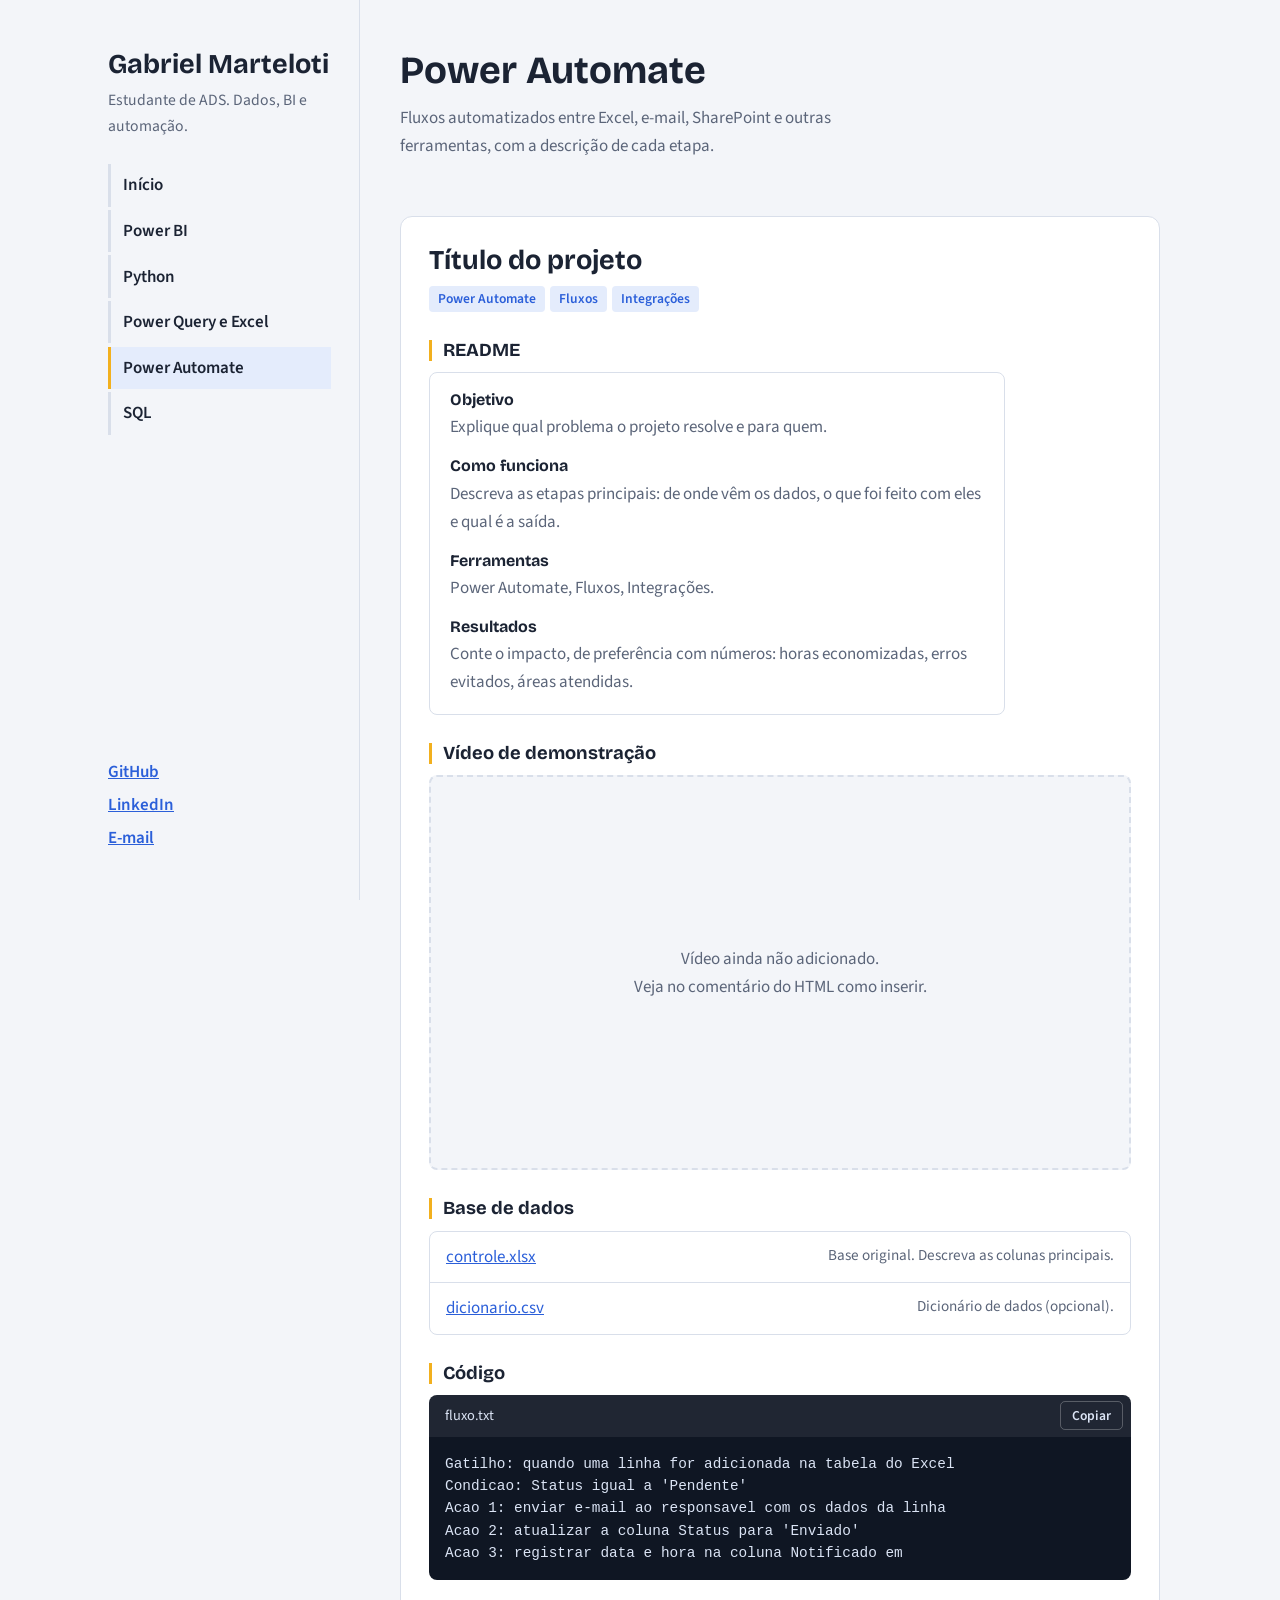
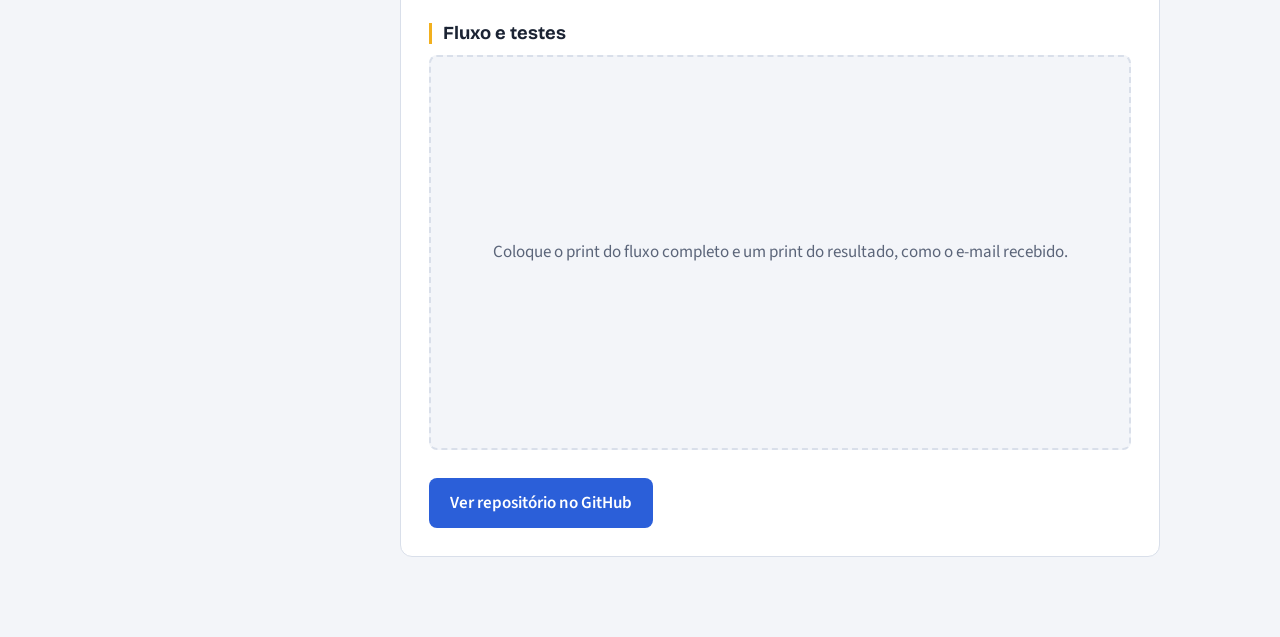
==== powerautomate.html @ fc74477e "Add files via upload" ====
<!DOCTYPE html>
<html lang="pt-BR">
<head>
<meta charset="utf-8">
<meta name="viewport" content="width=device-width, initial-scale=1">
<title>Power Automate | Gabriel Marteloti</title>
<meta name="description" content="Portfólio de projetos de análise de dados de Gabriel Marteloti: Power BI, Python, Power Query, Power Automate e SQL.">
<link rel="preconnect" href="https://fonts.googleapis.com">
<link rel="preconnect" href="https://fonts.gstatic.com" crossorigin>
<link href="https://fonts.googleapis.com/css2?family=Bricolage+Grotesque:wght@500;700&family=Source+Sans+3:wght@400;600&display=swap" rel="stylesheet">
<link rel="stylesheet" href="style.css">
</head>
<body>
<div class="layout">
  <header class="rail">
    <div><a class="name" href="index.html">Gabriel Marteloti</a><p>Estudante de ADS. Dados, BI e automação.</p></div>
    <nav aria-label="Navegação">
      <a href="index.html">Início</a>
      <a href="powerbi.html">Power BI</a>
      <a href="python.html">Python</a>
      <a href="powerquery.html">Power Query e Excel</a>
      <a href="powerautomate.html" aria-current="page">Power Automate</a>
      <a href="sql.html">SQL</a>
    </nav>
    <div class="links"><a href="https://github.com/GabrielMarteloti">GitHub</a><a href="https://www.linkedin.com/in/gabriel-marteloti-815750329">LinkedIn</a><a href="mailto:gabrielcesarmarteloti@gmail.com">E-mail</a></div>
  </header>
  <main>
    <header>
      <h1>Power Automate</h1>
      <p class="intro">Fluxos automatizados entre Excel, e-mail, SharePoint e outras ferramentas, com a descrição de cada etapa.</p>
    </header>
    <!-- ===== PROJETO: para adicionar outro, copie do início deste article até o fim e cole abaixo ===== -->
    <article class="project" id="projeto-1">
      <header>
        <h2>Título do projeto</h2>
        <div class="tags"><span>Power Automate</span><span>Fluxos</span><span>Integrações</span></div>
      </header>

      <section class="block">
        <h3>README</h3>
        <div class="readme">
          <h4>Objetivo</h4><p>Explique qual problema o projeto resolve e para quem.</p>
          <h4>Como funciona</h4><p>Descreva as etapas principais: de onde vêm os dados, o que foi feito com eles e qual é a saída.</p>
          <h4>Ferramentas</h4><p>Power Automate, Fluxos, Integrações.</p>
          <h4>Resultados</h4><p>Conte o impacto, de preferência com números: horas economizadas, erros evitados, áreas atendidas.</p>
        </div>
      </section>

      <section class="block">
        <h3>Vídeo de demonstração</h3>
        <div class="media"><p>Vídeo ainda não adicionado.<br>Veja no comentário do HTML como inserir.</p></div>
        <!-- Troque o bloco acima por:
        <div class="media"><iframe src="https://www.youtube.com/embed/ID_DO_VIDEO" title="Demonstração do projeto" allowfullscreen></iframe></div>
        Ou, para um arquivo próprio em videos/powerautomate/demo.mp4:
        <div class="media"><video src="videos/powerautomate/demo.mp4" controls></video></div> -->
      </section>

      <section class="block">
        <h3>Base de dados</h3>
        <ul class="files">
          <li><a href="dados/powerautomate/projeto-1/controle.xlsx" download>controle.xlsx</a><span>Base original. Descreva as colunas principais.</span></li>
          <li><a href="dados/powerautomate/projeto-1/dicionario.csv" download>dicionario.csv</a><span>Dicionário de dados (opcional).</span></li>
        </ul>
      </section>

      <section class="block">
        <h3>Código</h3>
        <div class="code">
          <div class="codebar"><span>fluxo.txt</span><button type="button">Copiar</button></div>
          <pre><code>Gatilho: quando uma linha for adicionada na tabela do Excel
Condicao: Status igual a 'Pendente'
Acao 1: enviar e-mail ao responsavel com os dados da linha
Acao 2: atualizar a coluna Status para 'Enviado'
Acao 3: registrar data e hora na coluna Notificado em</code></pre>
        </div>
        <!-- Para mais arquivos, duplique o bloco div.code acima. -->
      </section>

      <section class="block">
        <h3>Fluxo e testes</h3>
        <div class="media"><p>Coloque o print do fluxo completo e um print do resultado, como o e-mail recebido.</p></div>
        <!-- Troque o bloco acima por:
        <div class="media"><img src="imagens/powerautomate/fluxo.png" alt="Fluxo no Power Automate"></div> -->
      </section>

      <p class="repo"><a class="cta" href="https://github.com/GabrielMarteloti">Ver repositório no GitHub</a></p>
    </article>
  </main>
</div>
<script src="script.js"></script>
</body>
</html>
---- style.css ----
:root{--bg:#f3f5f9;--surface:#fff;--ink:#1b2333;--muted:#5b6579;--line:#d9dfea;--blue:#2b5fd9;--amber:#f2b01e;--soft:#e4ecfc;--code:#0f1623;--codeink:#dbe4f5}
@media (prefers-color-scheme:dark){:root{--bg:#10151f;--surface:#171e2b;--ink:#e8ecf4;--muted:#9aa5ba;--line:#263045;--blue:#7ea2f5;--soft:#1d2a47;--code:#0b1018}}
*{box-sizing:border-box}html{scroll-behavior:smooth}
body{margin:0;background:var(--bg);color:var(--ink);font:400 1.0625rem/1.65 "Source Sans 3",system-ui,sans-serif}
h1,h2,h3,h4{font-family:"Bricolage Grotesque",system-ui,sans-serif;line-height:1.15;margin:0}
a{color:var(--blue)}a:focus-visible,button:focus-visible{outline:3px solid var(--amber);outline-offset:3px}
.layout{display:grid;grid-template-columns:280px 1fr;max-width:1120px;margin:0 auto}
.rail{position:sticky;top:0;align-self:start;height:100vh;padding:3rem 1.75rem;display:flex;flex-direction:column;gap:1.5rem;border-right:1px solid var(--line)}
.rail .name{font:700 1.7rem "Bricolage Grotesque",sans-serif;text-decoration:none;color:var(--ink)}
.rail p{margin:.4rem 0 0;color:var(--muted);font-size:.98rem}
.rail nav{display:flex;flex-direction:column;gap:.2rem}
.rail nav a{text-decoration:none;color:var(--ink);padding:.45rem .75rem;border-left:3px solid var(--line);font-weight:600}
.rail nav a:hover,.rail nav a[aria-current]{border-color:var(--amber);background:var(--soft)}
.links{margin-top:auto;display:flex;flex-direction:column;gap:.3rem;font-weight:600}
main{padding:3rem 2.5rem 5rem;min-width:0;display:flex;flex-direction:column;gap:3.5rem}
h1{font-size:2.4rem}.intro{max-width:62ch;color:var(--muted);margin:.75rem 0 0}
.lead{font:500 1.6rem/1.3 "Bricolage Grotesque",sans-serif;max-width:28ch;margin:0 0 1rem}
.text{max-width:62ch;margin:0}
.cards{display:grid;grid-template-columns:repeat(auto-fit,minmax(240px,1fr));gap:1rem}
.card{display:block;background:var(--surface);border:1px solid var(--line);border-radius:10px;padding:1.1rem 1.2rem;text-decoration:none;color:var(--ink)}
.card:hover{border-color:var(--blue)}.card h3{font-size:1.2rem;margin-bottom:.35rem}.card p{margin:0;color:var(--muted);font-size:.98rem}
.project{background:var(--surface);border:1px solid var(--line);border-radius:12px;padding:1.75rem;display:flex;flex-direction:column;gap:1.75rem}
.project>header h2{font-size:1.7rem}.tags{display:flex;flex-wrap:wrap;gap:.35rem;margin-top:.6rem}
.tags span{font-size:.85rem;font-weight:600;padding:.1rem .55rem;border-radius:4px;background:var(--soft);color:var(--blue)}
.block h3{font-size:1.15rem;margin-bottom:.7rem;padding-left:.7rem;border-left:3px solid var(--amber)}
.readme{border:1px solid var(--line);border-radius:8px;padding:1.1rem 1.25rem;max-width:72ch}
.readme h4{font-size:1rem;margin:1rem 0 .25rem}.readme h4:first-child{margin-top:0}.readme p,.readme ul{margin:0;color:var(--muted)}
.media{position:relative;aspect-ratio:16/9;border:2px dashed var(--line);border-radius:8px;display:grid;place-items:center;text-align:center;padding:1rem;color:var(--muted);overflow:hidden;background:var(--bg)}
.media iframe,.media video,.media img{position:absolute;inset:0;width:100%;height:100%;border:0;object-fit:contain}
.files{list-style:none;margin:0;padding:0;border:1px solid var(--line);border-radius:8px;overflow:hidden}
.files li{display:flex;flex-wrap:wrap;gap:.25rem 1rem;justify-content:space-between;padding:.7rem 1rem;border-top:1px solid var(--line)}
.files li:first-child{border-top:0}.files span{color:var(--muted);font-size:.95rem}
.code{border-radius:8px;overflow:hidden;background:var(--code);margin-bottom:.9rem}
.codebar{display:flex;justify-content:space-between;align-items:center;padding:.4rem .5rem .4rem 1rem;background:rgba(255,255,255,.07);color:var(--codeink);font-size:.9rem}
.codebar button{font:600 .85rem "Source Sans 3",sans-serif;padding:.25rem .7rem;border-radius:5px;border:1px solid rgba(255,255,255,.25);background:transparent;color:var(--codeink);cursor:pointer}
pre{margin:0;padding:1rem;overflow-x:auto;color:var(--codeink);font:.9rem/1.55 ui-monospace,Menlo,Consolas,monospace}
.repo{margin:0}.cta{display:inline-block;padding:.7rem 1.3rem;background:var(--blue);color:#fff;border-radius:8px;font-weight:600;text-decoration:none}
.note{color:var(--muted);font-size:.95rem;max-width:62ch;margin:0}
@media (max-width:820px){.layout{grid-template-columns:1fr}.rail{position:static;height:auto;border-right:0;border-bottom:1px solid var(--line);padding:1.75rem 1.25rem 1rem}
.rail nav{flex-direction:row;flex-wrap:wrap}.rail nav a{border-left:0;border-bottom:3px solid var(--line)}.links{margin-top:0;flex-direction:row;gap:1rem}
main{padding:2rem 1.25rem 4rem}.project{padding:1.1rem}h1{font-size:1.9rem}}
.gallery{display:grid;grid-template-columns:repeat(auto-fit,minmax(280px,1fr));gap:1rem}
.gallery a{display:block}.gallery img{width:100%;height:auto;border:1px solid var(--line);border-radius:8px;background:#fff}
.origin{border-left:3px solid var(--amber);padding:.6rem 1rem;background:var(--bg);border-radius:0 8px 8px 0;color:var(--muted);font-size:.97rem;max-width:72ch;margin:0}
.readme ol{margin:0;padding-left:1.2rem;color:var(--muted)}.readme li{margin:.15rem 0}
.minitable{width:100%;max-width:560px;border-collapse:collapse;font-size:.97rem;color:var(--muted)}
.minitable th,.minitable td{text-align:left;padding:.4rem .6rem;border-bottom:1px solid var(--line)}.minitable th{color:var(--ink)}
.actions{display:flex;flex-wrap:wrap;gap:.75rem;align-items:center;margin-top:.9rem}
@media (prefers-reduced-motion:reduce){html{scroll-behavior:auto}}
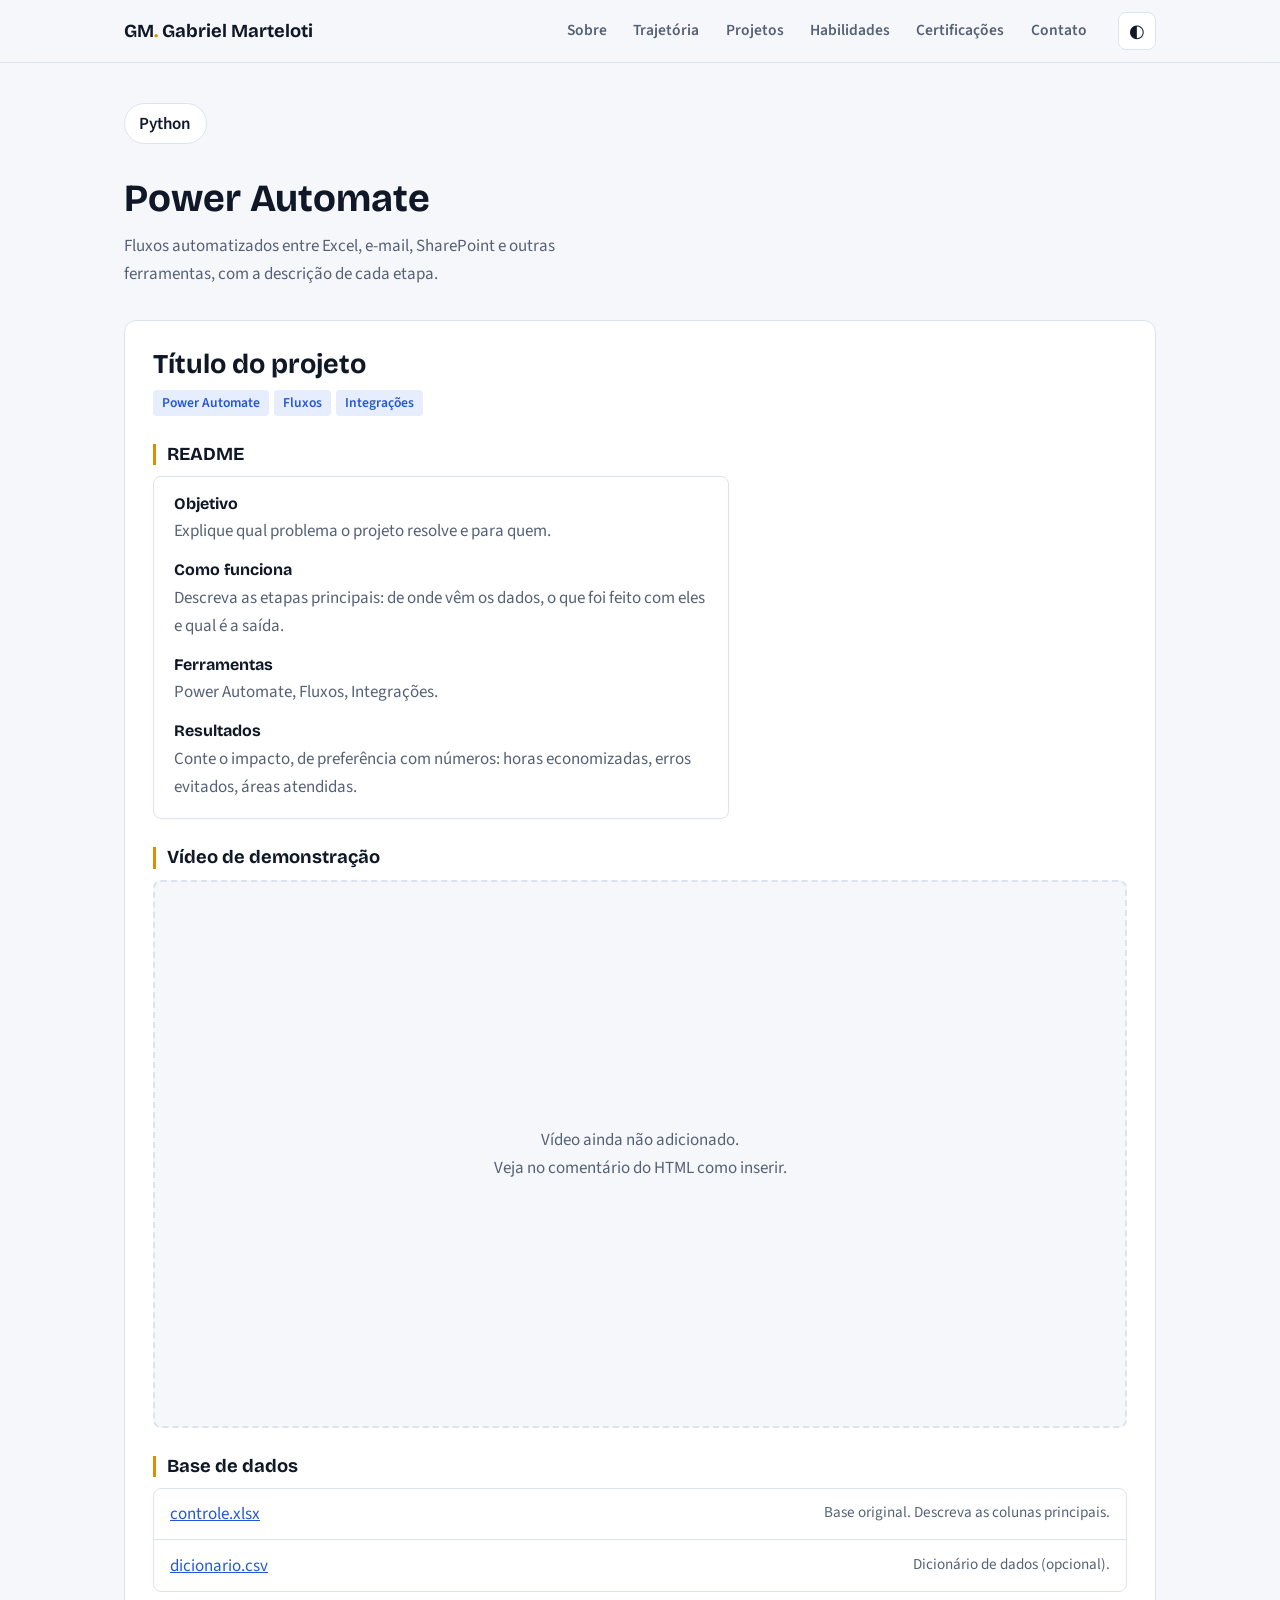
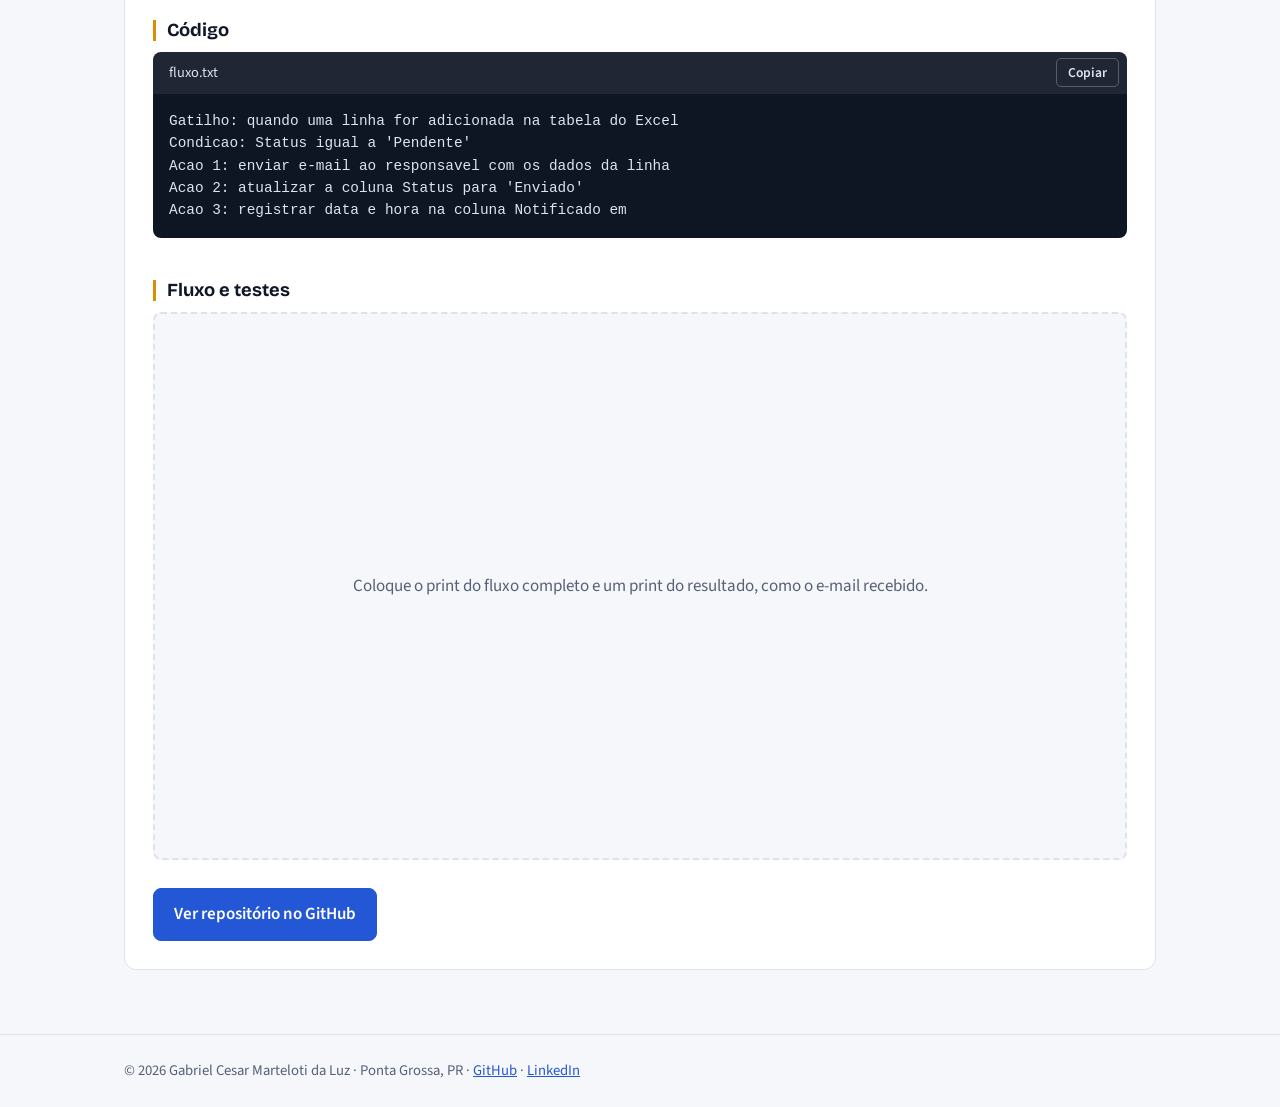
==== commit 2849a5e2: "Add files via upload" ====
--- a/powerautomate.html
+++ b/powerautomate.html
@@ -4,28 +4,21 @@
 <meta charset="utf-8">
 <meta name="viewport" content="width=device-width, initial-scale=1">
 <title>Power Automate | Gabriel Marteloti</title>
-<meta name="description" content="Portfólio de projetos de análise de dados de Gabriel Marteloti: Power BI, Python, Power Query, Power Automate e SQL.">
+<meta name="description" content="Portfólio de Gabriel Marteloti, aprendiz de dados na Allnex e estudante de ADS na UTFPR. SQL, Python, Power BI, Excel e Power Query.">
+<script>document.documentElement.classList.add('js');try{var t=localStorage.getItem('theme');if(t)document.documentElement.dataset.theme=t}catch(e){}</script>
 <link rel="preconnect" href="https://fonts.googleapis.com">
 <link rel="preconnect" href="https://fonts.gstatic.com" crossorigin>
 <link href="https://fonts.googleapis.com/css2?family=Bricolage+Grotesque:wght@500;700&family=Source+Sans+3:wght@400;600&display=swap" rel="stylesheet">
 <link rel="stylesheet" href="style.css">
 </head>
 <body>
-<div class="layout">
-  <header class="rail">
-    <div><a class="name" href="index.html">Gabriel Marteloti</a><p>Estudante de ADS. Dados, BI e automação.</p></div>
-    <nav aria-label="Navegação">
-      <a href="index.html">Início</a>
-      <a href="powerbi.html">Power BI</a>
-      <a href="python.html">Python</a>
-      <a href="powerquery.html">Power Query e Excel</a>
-      <a href="powerautomate.html" aria-current="page">Power Automate</a>
-      <a href="sql.html">SQL</a>
-    </nav>
-    <div class="links"><a href="https://github.com/GabrielMarteloti">GitHub</a><a href="https://www.linkedin.com/in/gabriel-marteloti-815750329">LinkedIn</a><a href="mailto:gabrielcesarmarteloti@gmail.com">E-mail</a></div>
-  </header>
-  <main>
-    <header>
+<header class="top"><div class="wrap">
+  <a class="brand" href="index.html">GM<b>.</b> <span>Gabriel Marteloti</span></a>
+  <nav aria-label="Principal"><a href="index.html#sobre">Sobre</a><a href="index.html#trajetoria">Trajetória</a><a href="index.html#projetos">Projetos</a><a href="index.html#habilidades">Habilidades</a><a href="index.html#certificacoes">Certificações</a><a href="index.html#contato">Contato</a></nav>
+  <button class="theme" type="button" aria-label="Alternar tema claro e escuro">◐</button>
+</div></header>
+<main>
+<div class="wrap page"><div class="tabs"><a href="python.html">Python</a></div>    <header>
       <h1>Power Automate</h1>
       <p class="intro">Fluxos automatizados entre Excel, e-mail, SharePoint e outras ferramentas, com a descrição de cada etapa.</p>
     </header>
@@ -84,9 +77,9 @@
       </section>
 
       <p class="repo"><a class="cta" href="https://github.com/GabrielMarteloti">Ver repositório no GitHub</a></p>
-    </article>
-  </main>
-</div>
+    </article></div>
+</main>
+<footer><div class="wrap">© 2026 Gabriel Cesar Marteloti da Luz · Ponta Grossa, PR · <a href="https://github.com/GabrielMarteloti">GitHub</a> · <a href="https://www.linkedin.com/in/gabriel-marteloti-815750329">LinkedIn</a></div></footer>
 <script src="script.js"></script>
 </body>
 </html>
--- a/style.css
+++ b/style.css
@@ -1,49 +1,96 @@
-:root{--bg:#f3f5f9;--surface:#fff;--ink:#1b2333;--muted:#5b6579;--line:#d9dfea;--blue:#2b5fd9;--amber:#f2b01e;--soft:#e4ecfc;--code:#0f1623;--codeink:#dbe4f5}
-@media (prefers-color-scheme:dark){:root{--bg:#10151f;--surface:#171e2b;--ink:#e8ecf4;--muted:#9aa5ba;--line:#263045;--blue:#7ea2f5;--soft:#1d2a47;--code:#0b1018}}
-*{box-sizing:border-box}html{scroll-behavior:smooth}
+:root{--bg:#f5f7fb;--surface:#fff;--ink:#101828;--muted:#566176;--line:#dde3ee;--blue:#2457d6;--soft:#e6edfd;--amber:#d98e04;--code:#0f1623;--codeink:#dbe4f5}
+@media (prefers-color-scheme:dark){:root:not([data-theme="light"]){--bg:#0a0f1a;--surface:#121a2a;--ink:#e8edf7;--muted:#97a4bd;--line:#223049;--blue:#6e9bff;--soft:#172544;--amber:#f2b01e;--code:#070b12}}
+:root[data-theme="dark"]{--bg:#0a0f1a;--surface:#121a2a;--ink:#e8edf7;--muted:#97a4bd;--line:#223049;--blue:#6e9bff;--soft:#172544;--amber:#f2b01e;--code:#070b12}
+*{box-sizing:border-box}html{scroll-behavior:smooth;scroll-padding-top:70px}
 body{margin:0;background:var(--bg);color:var(--ink);font:400 1.0625rem/1.65 "Source Sans 3",system-ui,sans-serif}
 h1,h2,h3,h4{font-family:"Bricolage Grotesque",system-ui,sans-serif;line-height:1.15;margin:0}
 a{color:var(--blue)}a:focus-visible,button:focus-visible{outline:3px solid var(--amber);outline-offset:3px}
-.layout{display:grid;grid-template-columns:280px 1fr;max-width:1120px;margin:0 auto}
-.rail{position:sticky;top:0;align-self:start;height:100vh;padding:3rem 1.75rem;display:flex;flex-direction:column;gap:1.5rem;border-right:1px solid var(--line)}
-.rail .name{font:700 1.7rem "Bricolage Grotesque",sans-serif;text-decoration:none;color:var(--ink)}
-.rail p{margin:.4rem 0 0;color:var(--muted);font-size:.98rem}
-.rail nav{display:flex;flex-direction:column;gap:.2rem}
-.rail nav a{text-decoration:none;color:var(--ink);padding:.45rem .75rem;border-left:3px solid var(--line);font-weight:600}
-.rail nav a:hover,.rail nav a[aria-current]{border-color:var(--amber);background:var(--soft)}
-.links{margin-top:auto;display:flex;flex-direction:column;gap:.3rem;font-weight:600}
-main{padding:3rem 2.5rem 5rem;min-width:0;display:flex;flex-direction:column;gap:3.5rem}
-h1{font-size:2.4rem}.intro{max-width:62ch;color:var(--muted);margin:.75rem 0 0}
-.lead{font:500 1.6rem/1.3 "Bricolage Grotesque",sans-serif;max-width:28ch;margin:0 0 1rem}
-.text{max-width:62ch;margin:0}
-.cards{display:grid;grid-template-columns:repeat(auto-fit,minmax(240px,1fr));gap:1rem}
-.card{display:block;background:var(--surface);border:1px solid var(--line);border-radius:10px;padding:1.1rem 1.2rem;text-decoration:none;color:var(--ink)}
-.card:hover{border-color:var(--blue)}.card h3{font-size:1.2rem;margin-bottom:.35rem}.card p{margin:0;color:var(--muted);font-size:.98rem}
+.wrap{max-width:1080px;margin:0 auto;padding:0 1.5rem}
+.top{position:sticky;top:0;z-index:20;background:color-mix(in srgb,var(--bg) 88%,transparent);backdrop-filter:blur(10px);border-bottom:1px solid var(--line)}
+.top .wrap{display:flex;align-items:center;gap:1.25rem;height:62px}
+.brand{font:700 1.15rem "Bricolage Grotesque",sans-serif;color:var(--ink);text-decoration:none;white-space:nowrap}
+.brand b{color:var(--amber)}
+.top nav{display:flex;gap:.25rem;margin-left:auto;overflow-x:auto;scrollbar-width:none}
+.top nav a{color:var(--muted);text-decoration:none;font-weight:600;font-size:.97rem;padding:.4rem .7rem;border-radius:6px;white-space:nowrap}
+.top nav a:hover{color:var(--ink);background:var(--soft)}
+.theme{font-size:1.1rem;width:38px;height:38px;border-radius:8px;border:1px solid var(--line);background:var(--surface);color:var(--ink);cursor:pointer;flex:none}
+section.s{padding:4.5rem 0}section.s h2{font-size:2rem;margin-bottom:1.75rem}
+.hero{position:relative;padding:4.5rem 0 3.5rem;overflow:hidden}
+.hero::before{content:"";position:absolute;inset:0;background-image:linear-gradient(var(--line) 1px,transparent 1px),linear-gradient(90deg,var(--line) 1px,transparent 1px);background-size:44px 44px;opacity:.5;-webkit-mask-image:radial-gradient(ellipse at 70% 40%,#000 0,transparent 70%);mask-image:radial-gradient(ellipse at 70% 40%,#000 0,transparent 70%)}
+.hero .wrap{position:relative;display:grid;grid-template-columns:1.1fr .9fr;gap:3rem;align-items:center}
+.hero h1{font-size:clamp(2.6rem,6vw,4rem);letter-spacing:-.02em}
+.role{font:500 1.3rem/1.35 "Bricolage Grotesque",sans-serif;margin:.9rem 0 .6rem}
+.pitch{color:var(--muted);max-width:46ch;margin:0 0 1.25rem}
+.chips{display:flex;flex-wrap:wrap;gap:.45rem;margin-bottom:1.6rem}
+.chips span{font-weight:600;font-size:.9rem;padding:.2rem .7rem;border:1px solid var(--line);border-radius:999px;background:var(--surface)}
+.btns{display:flex;flex-wrap:wrap;gap:.7rem}
+.btn,.cta{display:inline-block;padding:.7rem 1.25rem;border-radius:8px;font-weight:600;text-decoration:none;border:1px solid var(--blue);background:var(--blue);color:#fff}
+.dark-text{color:#fff}
+.btn.ghost{background:transparent;color:var(--blue)}.btn:hover,.cta:hover{filter:brightness(1.12)}
+.loc{margin:1.25rem 0 0;color:var(--muted);font-size:.95rem}
+.fig{background:var(--surface);border:1px solid var(--line);border-radius:14px;padding:1.25rem 1.1rem 1rem}
+.fig h2{font-size:1rem;margin-bottom:1rem}.fig p{margin:.8rem 0 0;color:var(--muted);font-size:.85rem}
+.wf{display:grid;grid-template-columns:repeat(6,1fr);gap:.4rem}
+.col span{display:block;font-size:.7rem;line-height:1.2;color:var(--muted);text-align:center;margin-top:.45rem;font-weight:600}
+.stack{position:relative;height:190px;border-bottom:1px solid var(--line)}
+.b{position:absolute;left:10%;right:10%;bottom:var(--b);height:var(--h);border-radius:3px 3px 0 0;transform-origin:bottom;animation:grow .8s cubic-bezier(.2,.7,.2,1) both;animation-delay:calc(var(--i)*.12s)}
+.b.total{background:var(--blue)}.b.loss{background:var(--amber)}.b.final{background:#22b07d}
+@keyframes grow{from{transform:scaleY(0)}to{transform:scaleY(1)}}
+.about{display:grid;grid-template-columns:1.4fr 1fr;gap:2.5rem}.about p{margin:0 0 1rem;max-width:60ch}
+.facts{background:var(--surface);border:1px solid var(--line);border-radius:12px;padding:1.2rem 1.3rem;display:flex;flex-direction:column;gap:.9rem;align-self:start}
+.facts dt{font-weight:600;font-size:.85rem;color:var(--muted)}.facts dd{margin:0}
+.tl{list-style:none;margin:0;padding:0 0 0 1.6rem;border-left:2px solid var(--line);display:flex;flex-direction:column;gap:1.6rem}
+.tl li{position:relative}.tl li::before{content:"";position:absolute;left:calc(-1.6rem - 7px);top:.45rem;width:12px;height:12px;border-radius:50%;background:var(--bg);border:3px solid var(--blue)}
+.tl li.now::before{background:var(--amber);border-color:var(--amber)}
+.tl .when{color:var(--muted);font-size:.92rem;font-weight:600;margin-top:.1rem}.tl h3{font-size:1.2rem}.tl .who{color:var(--blue);font-weight:600}.tl p{margin:.25rem 0 0;color:var(--muted);max-width:62ch}
+.badge{font-size:.78rem;font-weight:700;padding:.1rem .5rem;border-radius:4px;background:var(--soft);color:var(--blue);margin-left:.4rem;vertical-align:middle}
+.grid{display:grid;grid-template-columns:repeat(auto-fill,minmax(310px,1fr));gap:1.1rem}
+.pc{background:var(--surface);border:1px solid var(--line);border-radius:12px;overflow:hidden;display:flex;flex-direction:column}
+.thumb{position:relative;height:130px;background:linear-gradient(135deg,var(--soft),var(--surface));display:flex;align-items:flex-end;gap:5px;padding:0 1.2rem;border-bottom:1px solid var(--line)}
+.thumb i{flex:1;background:var(--blue);opacity:.35;border-radius:3px 3px 0 0}
+.thumb img{position:absolute;inset:0;width:100%;height:100%;object-fit:cover}
+.pcb{padding:1.1rem 1.25rem 1.25rem;display:flex;flex-direction:column;gap:.55rem;flex:1}
+.pcb h3{font-size:1.2rem}.pcb p{margin:0;color:var(--muted);font-size:.98rem}.pcb p strong{color:var(--ink)}
+.pcb .links{margin-top:auto;padding-top:.5rem;display:flex;flex-wrap:wrap;gap:.9rem;font-weight:600}
+.soon{color:var(--muted);font-weight:600}
+.skills{display:grid;grid-template-columns:repeat(auto-fill,minmax(230px,1fr));gap:.9rem}
+.sk{background:var(--surface);border:1px solid var(--line);border-radius:10px;padding:.9rem 1.1rem;display:flex;justify-content:space-between;align-items:center;gap:.5rem}
+.sk b{font-weight:600}.sk .st{color:var(--amber);letter-spacing:2px;white-space:nowrap}
+.stats{display:grid;grid-template-columns:repeat(auto-fit,minmax(170px,1fr));gap:1rem}
+.stat{background:var(--surface);border:1px solid var(--line);border-top:3px solid var(--amber);border-radius:10px;padding:1.1rem 1.2rem}
+.stat strong{display:block;font:700 2.1rem/1 "Bricolage Grotesque",sans-serif}.stat span{color:var(--muted);font-size:.95rem}
+.cgroup{margin-bottom:1.8rem}.cgroup h3{font-size:1.1rem;margin-bottom:.7rem;color:var(--blue)}
+.cgrid{display:grid;grid-template-columns:repeat(auto-fill,minmax(250px,1fr));gap:.8rem}
+.cc{background:var(--surface);border:1px solid var(--line);border-radius:10px;padding:.9rem 1.1rem}
+.cc h4{font-size:1.02rem}.cc .meta{color:var(--muted);font-size:.9rem;font-weight:600}.cc p{margin:.3rem 0 0;color:var(--muted);font-size:.95rem}
+.contact p{max-width:56ch;margin:0 0 1.25rem}
+footer{border-top:1px solid var(--line);padding:1.5rem 0;color:var(--muted);font-size:.92rem}
+.reveal{opacity:1}
+html.js .reveal{opacity:0;transform:translateY(16px);transition:opacity .6s ease,transform .6s ease}
+html.js .reveal.in{opacity:1;transform:none}
+/* páginas de tecnologia */
+.page{display:flex;flex-direction:column;gap:2rem;padding:2.5rem 1.5rem 4rem}
+.page h1{font-size:2.4rem}.intro{max-width:62ch;color:var(--muted);margin:.75rem 0 0}
+.tabs{display:flex;flex-wrap:wrap;gap:.5rem}.tabs a{padding:.35rem .9rem;border:1px solid var(--line);border-radius:999px;text-decoration:none;font-weight:600;color:var(--ink);background:var(--surface)}
+.tabs a[aria-current]{background:var(--blue);border-color:var(--blue);color:#fff}
 .project{background:var(--surface);border:1px solid var(--line);border-radius:12px;padding:1.75rem;display:flex;flex-direction:column;gap:1.75rem}
 .project>header h2{font-size:1.7rem}.tags{display:flex;flex-wrap:wrap;gap:.35rem;margin-top:.6rem}
 .tags span{font-size:.85rem;font-weight:600;padding:.1rem .55rem;border-radius:4px;background:var(--soft);color:var(--blue)}
 .block h3{font-size:1.15rem;margin-bottom:.7rem;padding-left:.7rem;border-left:3px solid var(--amber)}
 .readme{border:1px solid var(--line);border-radius:8px;padding:1.1rem 1.25rem;max-width:72ch}
-.readme h4{font-size:1rem;margin:1rem 0 .25rem}.readme h4:first-child{margin-top:0}.readme p,.readme ul{margin:0;color:var(--muted)}
+.readme h4{font-size:1rem;margin:1rem 0 .25rem}.readme h4:first-child{margin-top:0}.readme p,.readme ul,.readme ol{margin:0;color:var(--muted)}.readme ol{padding-left:1.2rem}.readme li{margin:.15rem 0}
 .media{position:relative;aspect-ratio:16/9;border:2px dashed var(--line);border-radius:8px;display:grid;place-items:center;text-align:center;padding:1rem;color:var(--muted);overflow:hidden;background:var(--bg)}
 .media iframe,.media video,.media img{position:absolute;inset:0;width:100%;height:100%;border:0;object-fit:contain}
 .files{list-style:none;margin:0;padding:0;border:1px solid var(--line);border-radius:8px;overflow:hidden}
-.files li{display:flex;flex-wrap:wrap;gap:.25rem 1rem;justify-content:space-between;padding:.7rem 1rem;border-top:1px solid var(--line)}
-.files li:first-child{border-top:0}.files span{color:var(--muted);font-size:.95rem}
+.files li{display:flex;flex-wrap:wrap;gap:.25rem 1rem;justify-content:space-between;padding:.7rem 1rem;border-top:1px solid var(--line)}.files li:first-child{border-top:0}.files span{color:var(--muted);font-size:.95rem}
 .code{border-radius:8px;overflow:hidden;background:var(--code);margin-bottom:.9rem}
 .codebar{display:flex;justify-content:space-between;align-items:center;padding:.4rem .5rem .4rem 1rem;background:rgba(255,255,255,.07);color:var(--codeink);font-size:.9rem}
 .codebar button{font:600 .85rem "Source Sans 3",sans-serif;padding:.25rem .7rem;border-radius:5px;border:1px solid rgba(255,255,255,.25);background:transparent;color:var(--codeink);cursor:pointer}
 pre{margin:0;padding:1rem;overflow-x:auto;color:var(--codeink);font:.9rem/1.55 ui-monospace,Menlo,Consolas,monospace}
-.repo{margin:0}.cta{display:inline-block;padding:.7rem 1.3rem;background:var(--blue);color:#fff;border-radius:8px;font-weight:600;text-decoration:none}
-.note{color:var(--muted);font-size:.95rem;max-width:62ch;margin:0}
-@media (max-width:820px){.layout{grid-template-columns:1fr}.rail{position:static;height:auto;border-right:0;border-bottom:1px solid var(--line);padding:1.75rem 1.25rem 1rem}
-.rail nav{flex-direction:row;flex-wrap:wrap}.rail nav a{border-left:0;border-bottom:3px solid var(--line)}.links{margin-top:0;flex-direction:row;gap:1rem}
-main{padding:2rem 1.25rem 4rem}.project{padding:1.1rem}h1{font-size:1.9rem}}
-.gallery{display:grid;grid-template-columns:repeat(auto-fit,minmax(280px,1fr));gap:1rem}
-.gallery a{display:block}.gallery img{width:100%;height:auto;border:1px solid var(--line);border-radius:8px;background:#fff}
+.repo{margin:0}.note{color:var(--muted);font-size:.95rem;max-width:62ch;margin:0}
+.gallery{display:grid;grid-template-columns:repeat(auto-fit,minmax(280px,1fr));gap:1rem}.gallery a{display:block}.gallery img{width:100%;height:auto;border:1px solid var(--line);border-radius:8px;background:#fff}
 .origin{border-left:3px solid var(--amber);padding:.6rem 1rem;background:var(--bg);border-radius:0 8px 8px 0;color:var(--muted);font-size:.97rem;max-width:72ch;margin:0}
-.readme ol{margin:0;padding-left:1.2rem;color:var(--muted)}.readme li{margin:.15rem 0}
-.minitable{width:100%;max-width:560px;border-collapse:collapse;font-size:.97rem;color:var(--muted)}
-.minitable th,.minitable td{text-align:left;padding:.4rem .6rem;border-bottom:1px solid var(--line)}.minitable th{color:var(--ink)}
+.minitable{width:100%;max-width:560px;border-collapse:collapse;font-size:.97rem;color:var(--muted)}.minitable th,.minitable td{text-align:left;padding:.4rem .6rem;border-bottom:1px solid var(--line)}.minitable th{color:var(--ink)}
 .actions{display:flex;flex-wrap:wrap;gap:.75rem;align-items:center;margin-top:.9rem}
-@media (prefers-reduced-motion:reduce){html{scroll-behavior:auto}}
+@media (max-width:820px){.hero .wrap,.about{grid-template-columns:1fr}.hero{padding-top:2.5rem}section.s{padding:3rem 0}.brand span{display:none}.project{padding:1.1rem}.page h1{font-size:1.9rem}}
+@media (prefers-reduced-motion:reduce){html{scroll-behavior:auto}.b{animation:none}html.js .reveal{opacity:1;transform:none;transition:none}}
